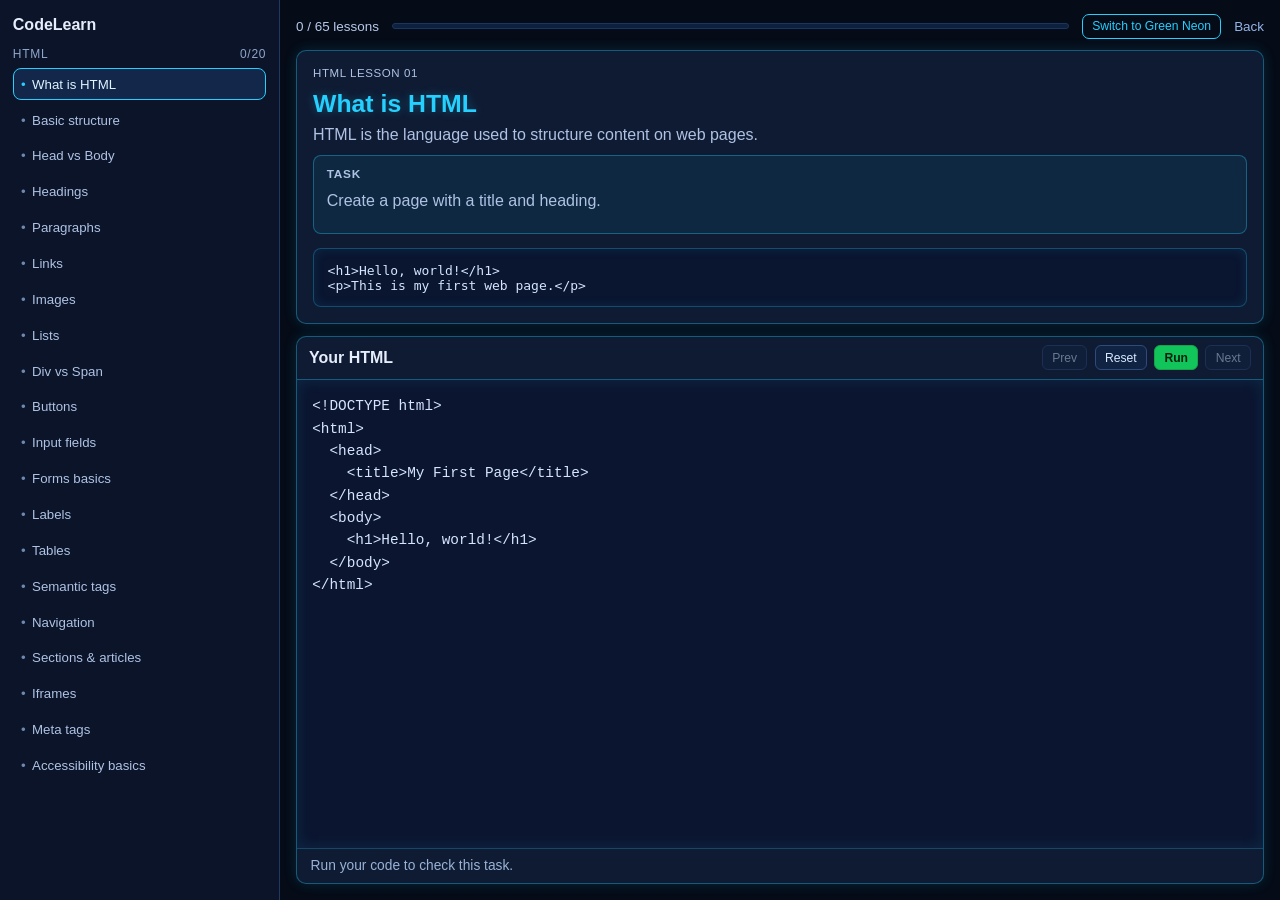
==== learning.html @ 298e2a96 "Add files via upload" ====
<!DOCTYPE html>
<html lang="en">
<head>
  <meta charset="UTF-8">
  <meta name="viewport" content="width=device-width, initial-scale=1.0">
  <title>Neon Code Academy - Start Learning</title>
  <link rel="stylesheet" href="learning.css">
  <script src="theme.js" defer></script>
  <script src="learning.js" defer></script>
</head>
<body>
  <div class="learn-layout">
    <aside class="learn-sidebar">
      <div class="logo-row">
        <h1>CodeLearn</h1>
      </div>

      <div class="module-block">
        <div class="module-head">
          <span id="track-name-label">HTML</span>
          <span id="track-progress-count">0/20</span>
        </div>
        <ul class="lesson-nav" id="track-lesson-list"></ul>
      </div>
    </aside>

    <main class="learn-main">
      <header class="top-progress">
        <span id="total-progress-text">2 / 65 lessons</span>
        <div class="progress-track"><div class="progress-fill" id="total-progress-fill"></div></div>
        <button class="theme-toggle" type="button" data-theme-toggle>Switch to Green Neon</button>
        <a href="index.html" class="back-link">Back</a>
      </header>

      <section class="lesson-panel">
        <p class="lesson-label" id="lesson-label">HTML LESSON 02</p>
        <h2 id="lesson-title">Basic structure</h2>
        <p id="lesson-description">Every page starts with <code>&lt;!DOCTYPE html&gt;</code> then <code>html</code>, <code>head</code>, <code>body</code>.</p>
        <div class="task-box">
          <p class="task-label">Task</p>
          <p id="lesson-task-text">Create a page with a title and heading.</p>
        </div>
        <pre><code id="lesson-example-code">&lt;!DOCTYPE html&gt;
&lt;html&gt;
  &lt;head&gt;&lt;title&gt;My page&lt;/title&gt;&lt;/head&gt;
  &lt;body&gt;Hello world&lt;/body&gt;
&lt;/html&gt;</code></pre>
      </section>

      <section class="editor-panel">
        <div class="editor-top">
          <div class="editor-title-wrap">
            <strong id="editor-label">Your HTML</strong>
            <div class="editor-switcher" id="editor-switcher"></div>
          </div>
          <div class="editor-actions">
            <button type="button" class="ghost-btn" id="prev-lesson-btn">Prev</button>
            <button type="button" class="ghost-btn" id="reset-code-btn">Reset</button>
            <button type="button" class="run-btn" id="run-code-btn">Run</button>
            <button type="button" class="ghost-btn" id="next-lesson-btn">Next</button>
          </div>
        </div>
        <textarea class="editor-area" id="html-editor" spellcheck="false">&lt;!DOCTYPE html&gt;
&lt;html&gt;
  &lt;head&gt;&lt;title&gt;My page&lt;/title&gt;&lt;/head&gt;
  &lt;body&gt;
    &lt;!-- your content --&gt;
  &lt;/body&gt;
&lt;/html&gt;</textarea>
        <p class="check-status" id="check-status">Run your code to check this task.</p>
      </section>
    </main>
  </div>
</body>
</html>
---- learning.css ----
:root {
  --bg: #050b17;
  --panel: #0f1b33;
  --panel-2: #0b1530;
  --line: #21395f;
  --text: #e6eefc;
  --muted: #8fa6cc;
  --accent: #25d0ff;
  --accent-rgb: 37, 208, 255;
  --btn: #2563eb;
  --btn-hover: #3b82f6;
  --run: #12c55a;
}

body.theme-green {
  --accent: #22ff88;
  --accent-rgb: 34, 255, 136;
  --btn: #16a34a;
  --btn-hover: #22c55e;
}

* {
  box-sizing: border-box;
}

html,
body {
  margin: 0;
  padding: 0;
  background: var(--bg);
  color: var(--text);
  font-family: Arial, Helvetica, sans-serif;
}

.learn-layout {
  min-height: 100vh;
  display: grid;
  grid-template-columns: 280px 1fr;
}

.learn-sidebar {
  border-right: 1px solid var(--line);
  background: #0b1428;
  padding: 0.8rem;
  height: 100vh;
  overflow-y: auto;
}

.logo-row h1 {
  margin: 0.2rem 0 0.8rem;
  font-size: 1rem;
  color: var(--text);
}

.module-block {
  margin-bottom: 1rem;
}

.module-head {
  display: flex;
  justify-content: space-between;
  color: var(--muted);
  font-size: 0.75rem;
  margin-bottom: 0.45rem;
  text-transform: uppercase;
  letter-spacing: 0.06em;
}

.lesson-nav {
  list-style: none;
  margin: 0;
  padding: 0;
}

.lesson-nav li {
  padding: 0.48rem 0.45rem;
  border-radius: 8px;
  font-size: 0.83rem;
  color: #afc2e4;
  margin-bottom: 0.22rem;
  border: 1px solid transparent;
}

.lesson-nav li.done::before,
.lesson-nav li.active::before,
.lesson-nav li::before {
  content: "•";
  margin-right: 0.4rem;
  color: #6e88b1;
}

.lesson-nav li.done::before {
  color: #2ad574;
}

.lesson-nav li.active {
  background: #122749;
  border-color: var(--accent);
  color: #dff2ff;
}

.lesson-nav li.active::before {
  color: var(--accent);
}

.lesson-nav.small li {
  color: #7f96bc;
}

.learn-main {
  padding: 0.85rem 1rem 1rem;
  display: grid;
  grid-template-rows: auto auto 1fr;
  gap: 0.7rem;
}

.top-progress {
  display: grid;
  grid-template-columns: auto 1fr auto auto;
  align-items: center;
  gap: 0.8rem;
  color: #b7caeb;
  font-size: 0.84rem;
}

.progress-track {
  height: 6px;
  background: #0d203d;
  border-radius: 999px;
  border: 1px solid #1a355f;
  overflow: hidden;
}

.progress-fill {
  width: 3.1%;
  height: 100%;
  background: linear-gradient(90deg, var(--accent), rgba(var(--accent-rgb), 0.6));
  box-shadow: 0 0 8px rgba(var(--accent-rgb), 0.7);
}

.back-link {
  text-decoration: none;
  color: #94b5e8;
}

.lesson-panel,
.editor-panel {
  background: var(--panel);
  border: 1px solid rgba(var(--accent-rgb), 0.35);
  border-radius: 10px;
  box-shadow: 0 0 14px rgba(var(--accent-rgb), 0.14);
}

.lesson-panel {
  padding: 1rem;
}

.lesson-label {
  font-size: 0.72rem;
  margin: 0;
  color: var(--accent);
  letter-spacing: 0.05em;
}

.lesson-panel h2 {
  margin: 0.3rem 0 0.5rem;
  font-size: 1.55rem;
  color: var(--accent);
  text-shadow: 0 0 10px rgba(var(--accent-rgb), 0.3);
}

.lesson-panel p {
  margin: 0 0 0.7rem;
  color: #afc2e4;
}

.task-box {
  margin: 0 0 0.9rem;
  padding: 0.7rem 0.8rem;
  border: 1px solid rgba(var(--accent-rgb), 0.35);
  border-radius: 8px;
  background: rgba(var(--accent-rgb), 0.07);
}

.task-label {
  margin: 0 0 0.25rem;
  color: var(--accent);
  font-size: 0.74rem;
  letter-spacing: 0.06em;
  text-transform: uppercase;
  font-weight: 700;
}

pre {
  margin: 0;
  overflow: auto;
  border-radius: 8px;
}

.lesson-panel pre {
  padding: 0.85rem;
  background: #0a1530;
  border: 1px solid rgba(var(--accent-rgb), 0.3);
  box-shadow: inset 0 0 12px rgba(var(--accent-rgb), 0.1);
}

.editor-panel {
  display: grid;
  grid-template-rows: auto 1fr;
  min-height: 380px;
}

.editor-top {
  display: flex;
  justify-content: space-between;
  align-items: center;
  border-bottom: 1px solid rgba(var(--accent-rgb), 0.35);
  padding: 0.55rem 0.75rem;
}

.editor-title-wrap {
  display: flex;
  align-items: center;
  gap: 0.65rem;
}

.editor-switcher {
  display: none;
  gap: 0.35rem;
}

.editor-switcher.active {
  display: flex;
}

.editor-side-btn {
  border: 1px solid rgba(var(--accent-rgb), 0.45);
  background: rgba(var(--accent-rgb), 0.08);
  color: #c6eaff;
  border-radius: 999px;
  font-size: 0.72rem;
  padding: 0.15rem 0.5rem;
  cursor: pointer;
}

.editor-side-btn.active {
  color: #04111c;
  background: var(--accent);
  box-shadow: 0 0 8px rgba(var(--accent-rgb), 0.45);
}

.editor-actions {
  display: flex;
  gap: 0.45rem;
}

.ghost-btn,
.run-btn {
  border-radius: 6px;
  border: 1px solid #2d4b7d;
  font-size: 0.76rem;
  padding: 0.28rem 0.58rem;
  color: #d7e8ff;
  background: #102342;
  cursor: pointer;
}

.run-btn {
  background: var(--run);
  border-color: #16a34a;
  color: #08210f;
  font-weight: 700;
}

.ghost-btn:hover {
  border-color: var(--accent);
}

.ghost-btn:disabled {
  opacity: 0.45;
  cursor: not-allowed;
}

.run-btn:hover {
  filter: brightness(1.04);
}

.editor-area {
  padding: 0.95rem;
  background: var(--panel-2);
  height: 100%;
  border: 0;
  resize: none;
  width: 100%;
  color: #d5e5ff;
  outline: none;
  font-family: Consolas, "Courier New", monospace;
  line-height: 1.55;
  font-size: 0.9rem;
  box-shadow: inset 0 0 15px rgba(var(--accent-rgb), 0.11);
}

.editor-area:focus {
  box-shadow: inset 0 0 15px rgba(var(--accent-rgb), 0.15), 0 0 0 1px rgba(var(--accent-rgb), 0.35);
}

.check-status {
  margin: 0;
  padding: 0.6rem 0.85rem;
  border-top: 1px solid rgba(var(--accent-rgb), 0.25);
  color: #99b2d6;
  font-size: 0.86rem;
}

.check-status.pass {
  color: #6df7af;
}

.check-status.fail {
  color: #ff9aa7;
}

code {
  color: #d5e5ff;
}

.theme-toggle {
  border: 1px solid var(--accent);
  background: transparent;
  color: var(--accent);
  border-radius: 7px;
  font-size: 0.76rem;
  padding: 0.28rem 0.58rem;
  cursor: pointer;
}

.theme-toggle:hover {
  box-shadow: 0 0 8px rgba(var(--accent-rgb), 0.4);
}

@media (max-width: 980px) {
  .learn-layout {
    grid-template-columns: 1fr;
  }

  .learn-sidebar {
    height: auto;
    border-right: 0;
    border-bottom: 1px solid var(--line);
  }
}
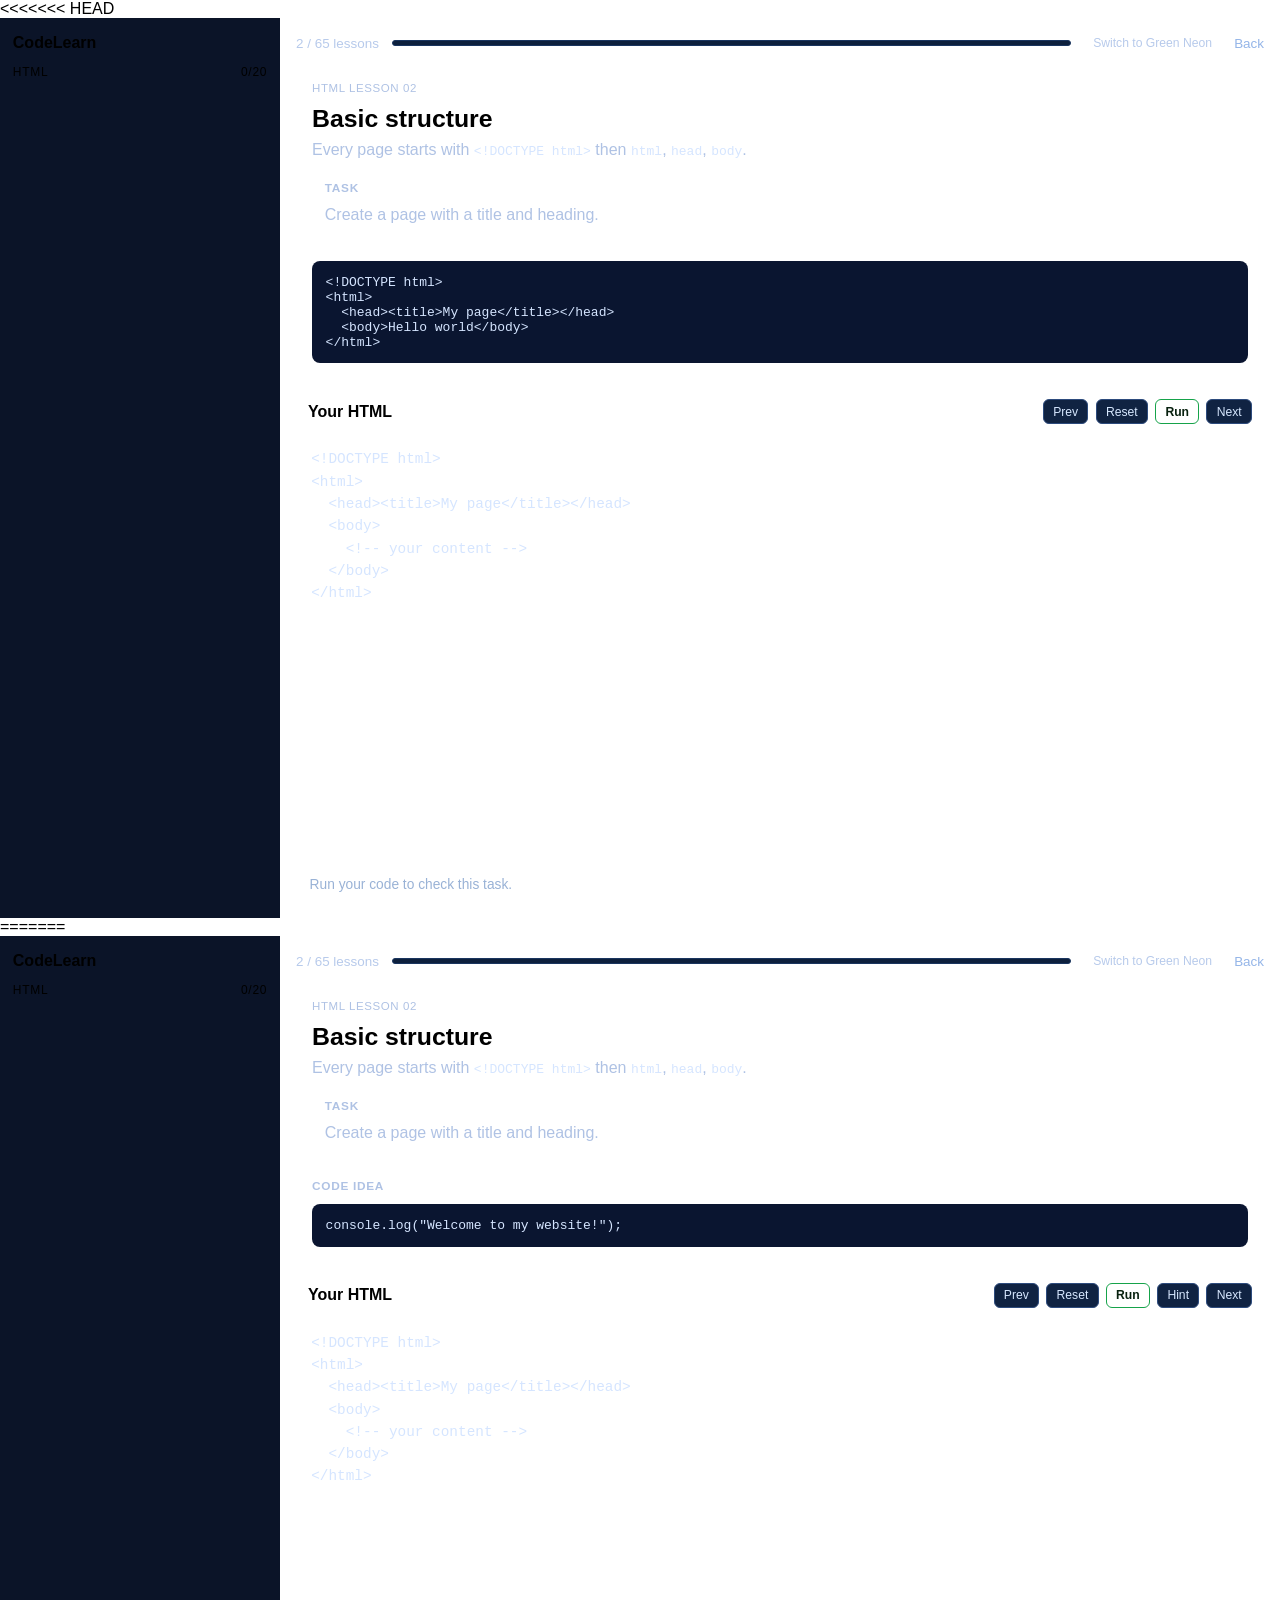
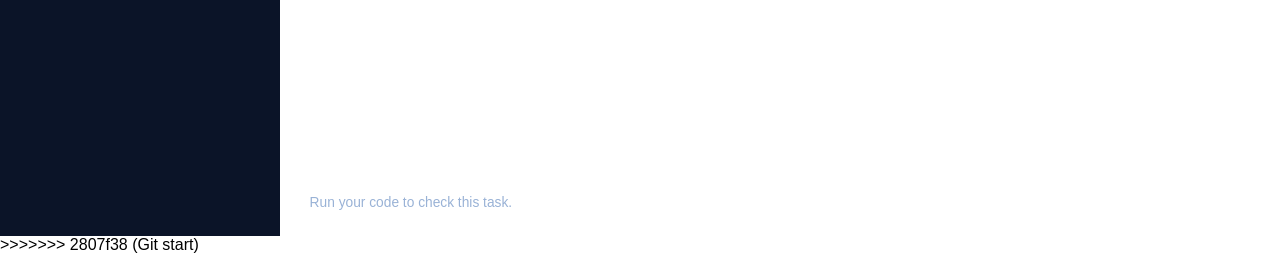
==== commit f1bb3766: "Git start" ====
--- a/learning.html
+++ b/learning.html
@@ -1,3 +1,4 @@
+<<<<<<< HEAD
 <!DOCTYPE html>
 <html lang="en">
 <head>
@@ -73,3 +74,84 @@
   </div>
 </body>
 </html>
+=======
+<!DOCTYPE html>
+<html lang="en">
+<head>
+  <meta charset="UTF-8">
+  <meta name="viewport" content="width=device-width, initial-scale=1.0">
+  <title>Neon Code Academy - Start Learning</title>
+  <link rel="stylesheet" href="learning.css">
+  <script src="theme.js" defer></script>
+  <script src="learning.js" defer></script>
+</head>
+<body>
+  <div class="learn-layout">
+    <aside class="learn-sidebar">
+      <div class="logo-row">
+        <h1>CodeLearn</h1>
+      </div>
+
+      <div class="module-block">
+        <div class="module-head">
+          <span id="track-name-label">HTML</span>
+          <span id="track-progress-count">0/20</span>
+        </div>
+        <ul class="lesson-nav" id="track-lesson-list"></ul>
+      </div>
+    </aside>
+
+    <main class="learn-main">
+      <header class="top-progress">
+        <span id="total-progress-text">2 / 65 lessons</span>
+        <div class="progress-track"><div class="progress-fill" id="total-progress-fill"></div></div>
+        <button class="theme-toggle" type="button" data-theme-toggle>Switch to Green Neon</button>
+        <a href="index.html" class="back-link">Back</a>
+      </header>
+
+      <section class="lesson-panel">
+        <p class="lesson-label" id="lesson-label">HTML LESSON 02</p>
+        <h2 id="lesson-title">Basic structure</h2>
+        <p id="lesson-description">Every page starts with <code>&lt;!DOCTYPE html&gt;</code> then <code>html</code>, <code>head</code>, <code>body</code>.</p>
+        <div class="task-box">
+          <p class="task-label">Task</p>
+          <p id="lesson-task-text">Create a page with a title and heading.</p>
+        </div>
+        <div class="lesson-example">
+          <p class="task-label">Code idea</p>
+          <pre><code id="lesson-example-code">console.log("Welcome to my website!");</code></pre>
+        </div>
+        <div class="lesson-hint hidden" id="lesson-hint-box">
+          <p class="task-label">Hint</p>
+          <pre><code id="lesson-hint-code">Click Hint if you need a clue.</code></pre>
+        </div>
+      </section>
+
+      <section class="editor-panel">
+        <div class="editor-top">
+          <div class="editor-title-wrap">
+            <strong id="editor-label">Your HTML</strong>
+            <div class="editor-switcher" id="editor-switcher"></div>
+          </div>
+          <div class="editor-actions">
+            <button type="button" class="ghost-btn" id="prev-lesson-btn">Prev</button>
+            <button type="button" class="ghost-btn" id="reset-code-btn">Reset</button>
+            <button type="button" class="run-btn" id="run-code-btn">Run</button>
+            <button type="button" class="ghost-btn" id="hint-code-btn">Hint</button>
+            <button type="button" class="ghost-btn" id="next-lesson-btn">Next</button>
+          </div>
+        </div>
+        <textarea class="editor-area" id="html-editor" spellcheck="false">&lt;!DOCTYPE html&gt;
+&lt;html&gt;
+  &lt;head&gt;&lt;title&gt;My page&lt;/title&gt;&lt;/head&gt;
+  &lt;body&gt;
+    &lt;!-- your content --&gt;
+  &lt;/body&gt;
+&lt;/html&gt;</textarea>
+        <p class="check-status" id="check-status">Run your code to check this task.</p>
+      </section>
+    </main>
+  </div>
+</body>
+</html>
+>>>>>>> 2807f38 (Git start)
--- a/learning.css
+++ b/learning.css
@@ -1,3 +1,4 @@
+<<<<<<< HEAD
 :root {
   --bg: #050b17;
   --panel: #0f1b33;
@@ -349,3 +350,365 @@
     border-bottom: 1px solid var(--line);
   }
 }
+=======
+:root {
+  --bg: #050b17;
+  --panel: #0f1b33;
+  --panel-2: #0b1530;
+  --line: #21395f;
+  --text: #e6eefc;
+  --muted: #8fa6cc;
+  --accent: #25d0ff;
+  --accent-rgb: 37, 208, 255;
+  --btn: #2563eb;
+  --btn-hover: #3b82f6;
+  --run: #12c55a;
+}
+
+body.theme-green {
+  --accent: #22ff88;
+  --accent-rgb: 34, 255, 136;
+  --btn: #16a34a;
+  --btn-hover: #22c55e;
+}
+
+* {
+  box-sizing: border-box;
+}
+
+html,
+body {
+  margin: 0;
+  padding: 0;
+  background: var(--bg);
+  color: var(--text);
+  font-family: Arial, Helvetica, sans-serif;
+}
+
+.learn-layout {
+  min-height: 100vh;
+  display: grid;
+  grid-template-columns: 280px 1fr;
+}
+
+.learn-sidebar {
+  border-right: 1px solid var(--line);
+  background: #0b1428;
+  padding: 0.8rem;
+  height: 100vh;
+  overflow-y: auto;
+}
+
+.logo-row h1 {
+  margin: 0.2rem 0 0.8rem;
+  font-size: 1rem;
+  color: var(--text);
+}
+
+.module-block {
+  margin-bottom: 1rem;
+}
+
+.module-head {
+  display: flex;
+  justify-content: space-between;
+  color: var(--muted);
+  font-size: 0.75rem;
+  margin-bottom: 0.45rem;
+  text-transform: uppercase;
+  letter-spacing: 0.06em;
+}
+
+.lesson-nav {
+  list-style: none;
+  margin: 0;
+  padding: 0;
+}
+
+.lesson-nav li {
+  padding: 0.48rem 0.45rem;
+  border-radius: 8px;
+  font-size: 0.83rem;
+  color: #afc2e4;
+  margin-bottom: 0.22rem;
+  border: 1px solid transparent;
+}
+
+.lesson-nav li.done::before,
+.lesson-nav li.active::before,
+.lesson-nav li::before {
+  content: "•";
+  margin-right: 0.4rem;
+  color: #6e88b1;
+}
+
+.lesson-nav li.done::before {
+  color: #2ad574;
+}
+
+.lesson-nav li.active {
+  background: #122749;
+  border-color: var(--accent);
+  color: #dff2ff;
+}
+
+.lesson-nav li.active::before {
+  color: var(--accent);
+}
+
+.lesson-nav.small li {
+  color: #7f96bc;
+}
+
+.learn-main {
+  padding: 0.85rem 1rem 1rem;
+  display: grid;
+  grid-template-rows: auto auto 1fr;
+  gap: 0.7rem;
+}
+
+.top-progress {
+  display: grid;
+  grid-template-columns: auto 1fr auto auto;
+  align-items: center;
+  gap: 0.8rem;
+  color: #b7caeb;
+  font-size: 0.84rem;
+}
+
+.progress-track {
+  height: 6px;
+  background: #0d203d;
+  border-radius: 999px;
+  border: 1px solid #1a355f;
+  overflow: hidden;
+}
+
+.progress-fill {
+  width: 3.1%;
+  height: 100%;
+  background: linear-gradient(90deg, var(--accent), rgba(var(--accent-rgb), 0.6));
+  box-shadow: 0 0 8px rgba(var(--accent-rgb), 0.7);
+}
+
+.back-link {
+  text-decoration: none;
+  color: #94b5e8;
+}
+
+.lesson-panel,
+.editor-panel {
+  background: var(--panel);
+  border: 1px solid rgba(var(--accent-rgb), 0.35);
+  border-radius: 10px;
+  box-shadow: 0 0 14px rgba(var(--accent-rgb), 0.14);
+}
+
+.lesson-panel {
+  padding: 1rem;
+}
+
+.lesson-label {
+  font-size: 0.72rem;
+  margin: 0;
+  color: var(--accent);
+  letter-spacing: 0.05em;
+}
+
+.lesson-panel h2 {
+  margin: 0.3rem 0 0.5rem;
+  font-size: 1.55rem;
+  color: var(--accent);
+  text-shadow: 0 0 10px rgba(var(--accent-rgb), 0.3);
+}
+
+.lesson-panel p {
+  margin: 0 0 0.7rem;
+  color: #afc2e4;
+}
+
+.task-box {
+  margin: 0 0 0.9rem;
+  padding: 0.7rem 0.8rem;
+  border: 1px solid rgba(var(--accent-rgb), 0.35);
+  border-radius: 8px;
+  background: rgba(var(--accent-rgb), 0.07);
+}
+
+.task-label {
+  margin: 0 0 0.25rem;
+  color: var(--accent);
+  font-size: 0.74rem;
+  letter-spacing: 0.06em;
+  text-transform: uppercase;
+  font-weight: 700;
+}
+
+pre {
+  margin: 0;
+  overflow: auto;
+  border-radius: 8px;
+}
+
+.lesson-panel pre {
+  padding: 0.85rem;
+  background: #0a1530;
+  border: 1px solid rgba(var(--accent-rgb), 0.3);
+  box-shadow: inset 0 0 12px rgba(var(--accent-rgb), 0.1);
+}
+
+.lesson-example,
+.lesson-hint {
+  margin-top: 0.9rem;
+}
+
+.lesson-hint.hidden {
+  display: none;
+}
+
+.editor-panel {
+  display: grid;
+  grid-template-rows: auto 1fr;
+  min-height: 380px;
+}
+
+.editor-top {
+  display: flex;
+  justify-content: space-between;
+  align-items: center;
+  border-bottom: 1px solid rgba(var(--accent-rgb), 0.35);
+  padding: 0.55rem 0.75rem;
+}
+
+.editor-title-wrap {
+  display: flex;
+  align-items: center;
+  gap: 0.65rem;
+}
+
+.editor-switcher {
+  display: none;
+  gap: 0.35rem;
+}
+
+.editor-switcher.active {
+  display: flex;
+}
+
+.editor-side-btn {
+  border: 1px solid rgba(var(--accent-rgb), 0.45);
+  background: rgba(var(--accent-rgb), 0.08);
+  color: #c6eaff;
+  border-radius: 999px;
+  font-size: 0.72rem;
+  padding: 0.15rem 0.5rem;
+  cursor: pointer;
+}
+
+.editor-side-btn.active {
+  color: #04111c;
+  background: var(--accent);
+  box-shadow: 0 0 8px rgba(var(--accent-rgb), 0.45);
+}
+
+.editor-actions {
+  display: flex;
+  gap: 0.45rem;
+}
+
+.ghost-btn,
+.run-btn {
+  border-radius: 6px;
+  border: 1px solid #2d4b7d;
+  font-size: 0.76rem;
+  padding: 0.28rem 0.58rem;
+  color: #d7e8ff;
+  background: #102342;
+  cursor: pointer;
+}
+
+.run-btn {
+  background: var(--run);
+  border-color: #16a34a;
+  color: #08210f;
+  font-weight: 700;
+}
+
+.ghost-btn:hover {
+  border-color: var(--accent);
+}
+
+.ghost-btn:disabled {
+  opacity: 0.45;
+  cursor: not-allowed;
+}
+
+.run-btn:hover {
+  filter: brightness(1.04);
+}
+
+.editor-area {
+  padding: 0.95rem;
+  background: var(--panel-2);
+  height: 100%;
+  border: 0;
+  resize: none;
+  width: 100%;
+  color: #d5e5ff;
+  outline: none;
+  font-family: Consolas, "Courier New", monospace;
+  line-height: 1.55;
+  font-size: 0.9rem;
+  box-shadow: inset 0 0 15px rgba(var(--accent-rgb), 0.11);
+}
+
+.editor-area:focus {
+  box-shadow: inset 0 0 15px rgba(var(--accent-rgb), 0.15), 0 0 0 1px rgba(var(--accent-rgb), 0.35);
+}
+
+.check-status {
+  margin: 0;
+  padding: 0.6rem 0.85rem;
+  border-top: 1px solid rgba(var(--accent-rgb), 0.25);
+  color: #99b2d6;
+  font-size: 0.86rem;
+}
+
+.check-status.pass {
+  color: #6df7af;
+}
+
+.check-status.fail {
+  color: #ff9aa7;
+}
+
+code {
+  color: #d5e5ff;
+}
+
+.theme-toggle {
+  border: 1px solid var(--accent);
+  background: transparent;
+  color: var(--accent);
+  border-radius: 7px;
+  font-size: 0.76rem;
+  padding: 0.28rem 0.58rem;
+  cursor: pointer;
+}
+
+.theme-toggle:hover {
+  box-shadow: 0 0 8px rgba(var(--accent-rgb), 0.4);
+}
+
+@media (max-width: 980px) {
+  .learn-layout {
+    grid-template-columns: 1fr;
+  }
+
+  .learn-sidebar {
+    height: auto;
+    border-right: 0;
+    border-bottom: 1px solid var(--line);
+  }
+}
+>>>>>>> 2807f38 (Git start)
--- a/learning.css
+++ b/learning.css
@@ -1,3 +1,4 @@
+<<<<<<< HEAD
 :root {
   --bg: #050b17;
   --panel: #0f1b33;
@@ -349,3 +350,365 @@
     border-bottom: 1px solid var(--line);
   }
 }
+=======
+:root {
+  --bg: #050b17;
+  --panel: #0f1b33;
+  --panel-2: #0b1530;
+  --line: #21395f;
+  --text: #e6eefc;
+  --muted: #8fa6cc;
+  --accent: #25d0ff;
+  --accent-rgb: 37, 208, 255;
+  --btn: #2563eb;
+  --btn-hover: #3b82f6;
+  --run: #12c55a;
+}
+
+body.theme-green {
+  --accent: #22ff88;
+  --accent-rgb: 34, 255, 136;
+  --btn: #16a34a;
+  --btn-hover: #22c55e;
+}
+
+* {
+  box-sizing: border-box;
+}
+
+html,
+body {
+  margin: 0;
+  padding: 0;
+  background: var(--bg);
+  color: var(--text);
+  font-family: Arial, Helvetica, sans-serif;
+}
+
+.learn-layout {
+  min-height: 100vh;
+  display: grid;
+  grid-template-columns: 280px 1fr;
+}
+
+.learn-sidebar {
+  border-right: 1px solid var(--line);
+  background: #0b1428;
+  padding: 0.8rem;
+  height: 100vh;
+  overflow-y: auto;
+}
+
+.logo-row h1 {
+  margin: 0.2rem 0 0.8rem;
+  font-size: 1rem;
+  color: var(--text);
+}
+
+.module-block {
+  margin-bottom: 1rem;
+}
+
+.module-head {
+  display: flex;
+  justify-content: space-between;
+  color: var(--muted);
+  font-size: 0.75rem;
+  margin-bottom: 0.45rem;
+  text-transform: uppercase;
+  letter-spacing: 0.06em;
+}
+
+.lesson-nav {
+  list-style: none;
+  margin: 0;
+  padding: 0;
+}
+
+.lesson-nav li {
+  padding: 0.48rem 0.45rem;
+  border-radius: 8px;
+  font-size: 0.83rem;
+  color: #afc2e4;
+  margin-bottom: 0.22rem;
+  border: 1px solid transparent;
+}
+
+.lesson-nav li.done::before,
+.lesson-nav li.active::before,
+.lesson-nav li::before {
+  content: "•";
+  margin-right: 0.4rem;
+  color: #6e88b1;
+}
+
+.lesson-nav li.done::before {
+  color: #2ad574;
+}
+
+.lesson-nav li.active {
+  background: #122749;
+  border-color: var(--accent);
+  color: #dff2ff;
+}
+
+.lesson-nav li.active::before {
+  color: var(--accent);
+}
+
+.lesson-nav.small li {
+  color: #7f96bc;
+}
+
+.learn-main {
+  padding: 0.85rem 1rem 1rem;
+  display: grid;
+  grid-template-rows: auto auto 1fr;
+  gap: 0.7rem;
+}
+
+.top-progress {
+  display: grid;
+  grid-template-columns: auto 1fr auto auto;
+  align-items: center;
+  gap: 0.8rem;
+  color: #b7caeb;
+  font-size: 0.84rem;
+}
+
+.progress-track {
+  height: 6px;
+  background: #0d203d;
+  border-radius: 999px;
+  border: 1px solid #1a355f;
+  overflow: hidden;
+}
+
+.progress-fill {
+  width: 3.1%;
+  height: 100%;
+  background: linear-gradient(90deg, var(--accent), rgba(var(--accent-rgb), 0.6));
+  box-shadow: 0 0 8px rgba(var(--accent-rgb), 0.7);
+}
+
+.back-link {
+  text-decoration: none;
+  color: #94b5e8;
+}
+
+.lesson-panel,
+.editor-panel {
+  background: var(--panel);
+  border: 1px solid rgba(var(--accent-rgb), 0.35);
+  border-radius: 10px;
+  box-shadow: 0 0 14px rgba(var(--accent-rgb), 0.14);
+}
+
+.lesson-panel {
+  padding: 1rem;
+}
+
+.lesson-label {
+  font-size: 0.72rem;
+  margin: 0;
+  color: var(--accent);
+  letter-spacing: 0.05em;
+}
+
+.lesson-panel h2 {
+  margin: 0.3rem 0 0.5rem;
+  font-size: 1.55rem;
+  color: var(--accent);
+  text-shadow: 0 0 10px rgba(var(--accent-rgb), 0.3);
+}
+
+.lesson-panel p {
+  margin: 0 0 0.7rem;
+  color: #afc2e4;
+}
+
+.task-box {
+  margin: 0 0 0.9rem;
+  padding: 0.7rem 0.8rem;
+  border: 1px solid rgba(var(--accent-rgb), 0.35);
+  border-radius: 8px;
+  background: rgba(var(--accent-rgb), 0.07);
+}
+
+.task-label {
+  margin: 0 0 0.25rem;
+  color: var(--accent);
+  font-size: 0.74rem;
+  letter-spacing: 0.06em;
+  text-transform: uppercase;
+  font-weight: 700;
+}
+
+pre {
+  margin: 0;
+  overflow: auto;
+  border-radius: 8px;
+}
+
+.lesson-panel pre {
+  padding: 0.85rem;
+  background: #0a1530;
+  border: 1px solid rgba(var(--accent-rgb), 0.3);
+  box-shadow: inset 0 0 12px rgba(var(--accent-rgb), 0.1);
+}
+
+.lesson-example,
+.lesson-hint {
+  margin-top: 0.9rem;
+}
+
+.lesson-hint.hidden {
+  display: none;
+}
+
+.editor-panel {
+  display: grid;
+  grid-template-rows: auto 1fr;
+  min-height: 380px;
+}
+
+.editor-top {
+  display: flex;
+  justify-content: space-between;
+  align-items: center;
+  border-bottom: 1px solid rgba(var(--accent-rgb), 0.35);
+  padding: 0.55rem 0.75rem;
+}
+
+.editor-title-wrap {
+  display: flex;
+  align-items: center;
+  gap: 0.65rem;
+}
+
+.editor-switcher {
+  display: none;
+  gap: 0.35rem;
+}
+
+.editor-switcher.active {
+  display: flex;
+}
+
+.editor-side-btn {
+  border: 1px solid rgba(var(--accent-rgb), 0.45);
+  background: rgba(var(--accent-rgb), 0.08);
+  color: #c6eaff;
+  border-radius: 999px;
+  font-size: 0.72rem;
+  padding: 0.15rem 0.5rem;
+  cursor: pointer;
+}
+
+.editor-side-btn.active {
+  color: #04111c;
+  background: var(--accent);
+  box-shadow: 0 0 8px rgba(var(--accent-rgb), 0.45);
+}
+
+.editor-actions {
+  display: flex;
+  gap: 0.45rem;
+}
+
+.ghost-btn,
+.run-btn {
+  border-radius: 6px;
+  border: 1px solid #2d4b7d;
+  font-size: 0.76rem;
+  padding: 0.28rem 0.58rem;
+  color: #d7e8ff;
+  background: #102342;
+  cursor: pointer;
+}
+
+.run-btn {
+  background: var(--run);
+  border-color: #16a34a;
+  color: #08210f;
+  font-weight: 700;
+}
+
+.ghost-btn:hover {
+  border-color: var(--accent);
+}
+
+.ghost-btn:disabled {
+  opacity: 0.45;
+  cursor: not-allowed;
+}
+
+.run-btn:hover {
+  filter: brightness(1.04);
+}
+
+.editor-area {
+  padding: 0.95rem;
+  background: var(--panel-2);
+  height: 100%;
+  border: 0;
+  resize: none;
+  width: 100%;
+  color: #d5e5ff;
+  outline: none;
+  font-family: Consolas, "Courier New", monospace;
+  line-height: 1.55;
+  font-size: 0.9rem;
+  box-shadow: inset 0 0 15px rgba(var(--accent-rgb), 0.11);
+}
+
+.editor-area:focus {
+  box-shadow: inset 0 0 15px rgba(var(--accent-rgb), 0.15), 0 0 0 1px rgba(var(--accent-rgb), 0.35);
+}
+
+.check-status {
+  margin: 0;
+  padding: 0.6rem 0.85rem;
+  border-top: 1px solid rgba(var(--accent-rgb), 0.25);
+  color: #99b2d6;
+  font-size: 0.86rem;
+}
+
+.check-status.pass {
+  color: #6df7af;
+}
+
+.check-status.fail {
+  color: #ff9aa7;
+}
+
+code {
+  color: #d5e5ff;
+}
+
+.theme-toggle {
+  border: 1px solid var(--accent);
+  background: transparent;
+  color: var(--accent);
+  border-radius: 7px;
+  font-size: 0.76rem;
+  padding: 0.28rem 0.58rem;
+  cursor: pointer;
+}
+
+.theme-toggle:hover {
+  box-shadow: 0 0 8px rgba(var(--accent-rgb), 0.4);
+}
+
+@media (max-width: 980px) {
+  .learn-layout {
+    grid-template-columns: 1fr;
+  }
+
+  .learn-sidebar {
+    height: auto;
+    border-right: 0;
+    border-bottom: 1px solid var(--line);
+  }
+}
+>>>>>>> 2807f38 (Git start)
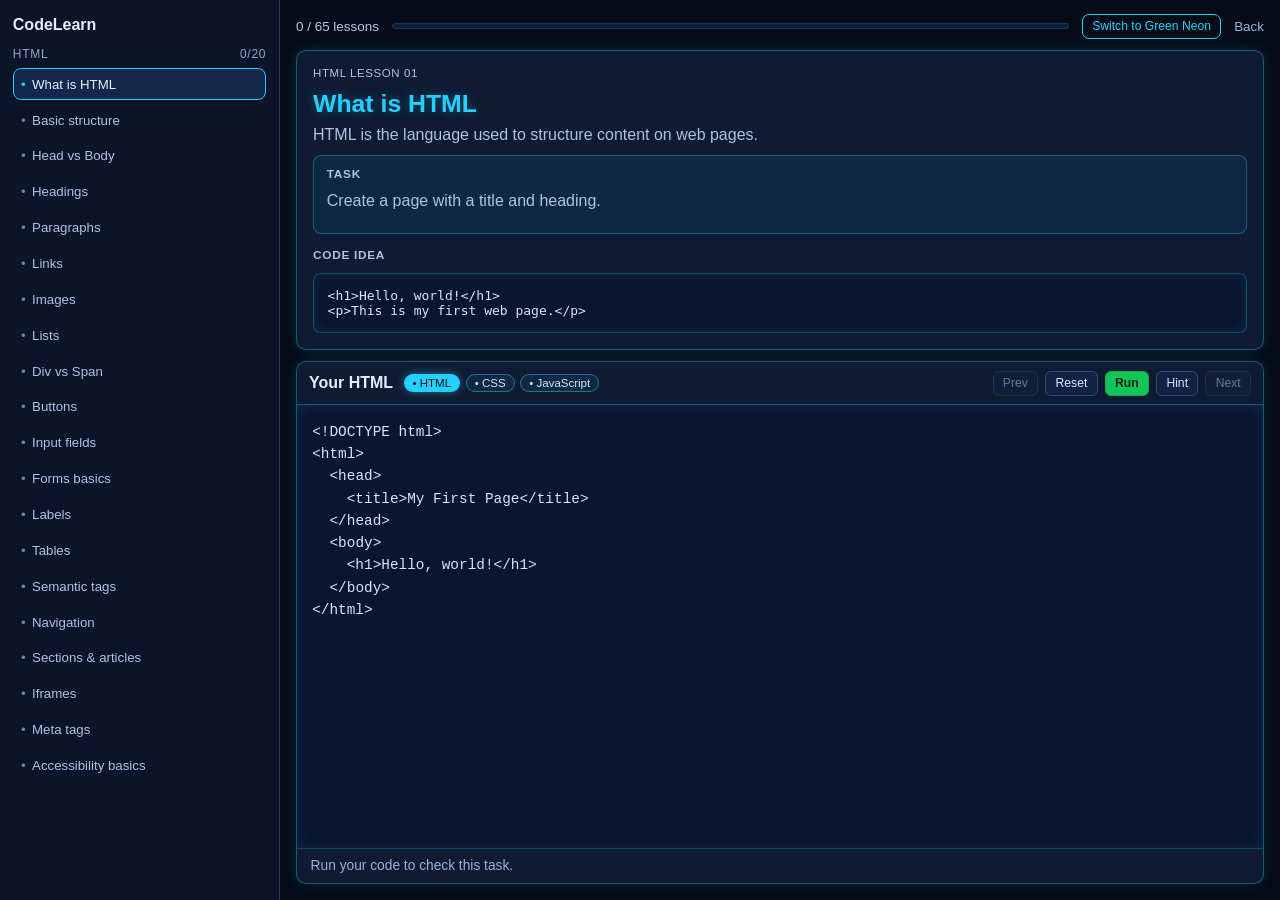
==== commit 2807f385: "Git start" ====
--- a/learning.html
+++ b/learning.html
@@ -1,80 +1,3 @@
-<<<<<<< HEAD
-<!DOCTYPE html>
-<html lang="en">
-<head>
-  <meta charset="UTF-8">
-  <meta name="viewport" content="width=device-width, initial-scale=1.0">
-  <title>Neon Code Academy - Start Learning</title>
-  <link rel="stylesheet" href="learning.css">
-  <script src="theme.js" defer></script>
-  <script src="learning.js" defer></script>
-</head>
-<body>
-  <div class="learn-layout">
-    <aside class="learn-sidebar">
-      <div class="logo-row">
-        <h1>CodeLearn</h1>
-      </div>
-
-      <div class="module-block">
-        <div class="module-head">
-          <span id="track-name-label">HTML</span>
-          <span id="track-progress-count">0/20</span>
-        </div>
-        <ul class="lesson-nav" id="track-lesson-list"></ul>
-      </div>
-    </aside>
-
-    <main class="learn-main">
-      <header class="top-progress">
-        <span id="total-progress-text">2 / 65 lessons</span>
-        <div class="progress-track"><div class="progress-fill" id="total-progress-fill"></div></div>
-        <button class="theme-toggle" type="button" data-theme-toggle>Switch to Green Neon</button>
-        <a href="index.html" class="back-link">Back</a>
-      </header>
-
-      <section class="lesson-panel">
-        <p class="lesson-label" id="lesson-label">HTML LESSON 02</p>
-        <h2 id="lesson-title">Basic structure</h2>
-        <p id="lesson-description">Every page starts with <code>&lt;!DOCTYPE html&gt;</code> then <code>html</code>, <code>head</code>, <code>body</code>.</p>
-        <div class="task-box">
-          <p class="task-label">Task</p>
-          <p id="lesson-task-text">Create a page with a title and heading.</p>
-        </div>
-        <pre><code id="lesson-example-code">&lt;!DOCTYPE html&gt;
-&lt;html&gt;
-  &lt;head&gt;&lt;title&gt;My page&lt;/title&gt;&lt;/head&gt;
-  &lt;body&gt;Hello world&lt;/body&gt;
-&lt;/html&gt;</code></pre>
-      </section>
-
-      <section class="editor-panel">
-        <div class="editor-top">
-          <div class="editor-title-wrap">
-            <strong id="editor-label">Your HTML</strong>
-            <div class="editor-switcher" id="editor-switcher"></div>
-          </div>
-          <div class="editor-actions">
-            <button type="button" class="ghost-btn" id="prev-lesson-btn">Prev</button>
-            <button type="button" class="ghost-btn" id="reset-code-btn">Reset</button>
-            <button type="button" class="run-btn" id="run-code-btn">Run</button>
-            <button type="button" class="ghost-btn" id="next-lesson-btn">Next</button>
-          </div>
-        </div>
-        <textarea class="editor-area" id="html-editor" spellcheck="false">&lt;!DOCTYPE html&gt;
-&lt;html&gt;
-  &lt;head&gt;&lt;title&gt;My page&lt;/title&gt;&lt;/head&gt;
-  &lt;body&gt;
-    &lt;!-- your content --&gt;
-  &lt;/body&gt;
-&lt;/html&gt;</textarea>
-        <p class="check-status" id="check-status">Run your code to check this task.</p>
-      </section>
-    </main>
-  </div>
-</body>
-</html>
-=======
 <!DOCTYPE html>
 <html lang="en">
 <head>
@@ -154,4 +77,3 @@
   </div>
 </body>
 </html>
->>>>>>> 2807f38 (Git start)
--- a/learning.css
+++ b/learning.css
@@ -1,356 +1,3 @@
-<<<<<<< HEAD
-:root {
-  --bg: #050b17;
-  --panel: #0f1b33;
-  --panel-2: #0b1530;
-  --line: #21395f;
-  --text: #e6eefc;
-  --muted: #8fa6cc;
-  --accent: #25d0ff;
-  --accent-rgb: 37, 208, 255;
-  --btn: #2563eb;
-  --btn-hover: #3b82f6;
-  --run: #12c55a;
-}
-
-body.theme-green {
-  --accent: #22ff88;
-  --accent-rgb: 34, 255, 136;
-  --btn: #16a34a;
-  --btn-hover: #22c55e;
-}
-
-* {
-  box-sizing: border-box;
-}
-
-html,
-body {
-  margin: 0;
-  padding: 0;
-  background: var(--bg);
-  color: var(--text);
-  font-family: Arial, Helvetica, sans-serif;
-}
-
-.learn-layout {
-  min-height: 100vh;
-  display: grid;
-  grid-template-columns: 280px 1fr;
-}
-
-.learn-sidebar {
-  border-right: 1px solid var(--line);
-  background: #0b1428;
-  padding: 0.8rem;
-  height: 100vh;
-  overflow-y: auto;
-}
-
-.logo-row h1 {
-  margin: 0.2rem 0 0.8rem;
-  font-size: 1rem;
-  color: var(--text);
-}
-
-.module-block {
-  margin-bottom: 1rem;
-}
-
-.module-head {
-  display: flex;
-  justify-content: space-between;
-  color: var(--muted);
-  font-size: 0.75rem;
-  margin-bottom: 0.45rem;
-  text-transform: uppercase;
-  letter-spacing: 0.06em;
-}
-
-.lesson-nav {
-  list-style: none;
-  margin: 0;
-  padding: 0;
-}
-
-.lesson-nav li {
-  padding: 0.48rem 0.45rem;
-  border-radius: 8px;
-  font-size: 0.83rem;
-  color: #afc2e4;
-  margin-bottom: 0.22rem;
-  border: 1px solid transparent;
-}
-
-.lesson-nav li.done::before,
-.lesson-nav li.active::before,
-.lesson-nav li::before {
-  content: "•";
-  margin-right: 0.4rem;
-  color: #6e88b1;
-}
-
-.lesson-nav li.done::before {
-  color: #2ad574;
-}
-
-.lesson-nav li.active {
-  background: #122749;
-  border-color: var(--accent);
-  color: #dff2ff;
-}
-
-.lesson-nav li.active::before {
-  color: var(--accent);
-}
-
-.lesson-nav.small li {
-  color: #7f96bc;
-}
-
-.learn-main {
-  padding: 0.85rem 1rem 1rem;
-  display: grid;
-  grid-template-rows: auto auto 1fr;
-  gap: 0.7rem;
-}
-
-.top-progress {
-  display: grid;
-  grid-template-columns: auto 1fr auto auto;
-  align-items: center;
-  gap: 0.8rem;
-  color: #b7caeb;
-  font-size: 0.84rem;
-}
-
-.progress-track {
-  height: 6px;
-  background: #0d203d;
-  border-radius: 999px;
-  border: 1px solid #1a355f;
-  overflow: hidden;
-}
-
-.progress-fill {
-  width: 3.1%;
-  height: 100%;
-  background: linear-gradient(90deg, var(--accent), rgba(var(--accent-rgb), 0.6));
-  box-shadow: 0 0 8px rgba(var(--accent-rgb), 0.7);
-}
-
-.back-link {
-  text-decoration: none;
-  color: #94b5e8;
-}
-
-.lesson-panel,
-.editor-panel {
-  background: var(--panel);
-  border: 1px solid rgba(var(--accent-rgb), 0.35);
-  border-radius: 10px;
-  box-shadow: 0 0 14px rgba(var(--accent-rgb), 0.14);
-}
-
-.lesson-panel {
-  padding: 1rem;
-}
-
-.lesson-label {
-  font-size: 0.72rem;
-  margin: 0;
-  color: var(--accent);
-  letter-spacing: 0.05em;
-}
-
-.lesson-panel h2 {
-  margin: 0.3rem 0 0.5rem;
-  font-size: 1.55rem;
-  color: var(--accent);
-  text-shadow: 0 0 10px rgba(var(--accent-rgb), 0.3);
-}
-
-.lesson-panel p {
-  margin: 0 0 0.7rem;
-  color: #afc2e4;
-}
-
-.task-box {
-  margin: 0 0 0.9rem;
-  padding: 0.7rem 0.8rem;
-  border: 1px solid rgba(var(--accent-rgb), 0.35);
-  border-radius: 8px;
-  background: rgba(var(--accent-rgb), 0.07);
-}
-
-.task-label {
-  margin: 0 0 0.25rem;
-  color: var(--accent);
-  font-size: 0.74rem;
-  letter-spacing: 0.06em;
-  text-transform: uppercase;
-  font-weight: 700;
-}
-
-pre {
-  margin: 0;
-  overflow: auto;
-  border-radius: 8px;
-}
-
-.lesson-panel pre {
-  padding: 0.85rem;
-  background: #0a1530;
-  border: 1px solid rgba(var(--accent-rgb), 0.3);
-  box-shadow: inset 0 0 12px rgba(var(--accent-rgb), 0.1);
-}
-
-.editor-panel {
-  display: grid;
-  grid-template-rows: auto 1fr;
-  min-height: 380px;
-}
-
-.editor-top {
-  display: flex;
-  justify-content: space-between;
-  align-items: center;
-  border-bottom: 1px solid rgba(var(--accent-rgb), 0.35);
-  padding: 0.55rem 0.75rem;
-}
-
-.editor-title-wrap {
-  display: flex;
-  align-items: center;
-  gap: 0.65rem;
-}
-
-.editor-switcher {
-  display: none;
-  gap: 0.35rem;
-}
-
-.editor-switcher.active {
-  display: flex;
-}
-
-.editor-side-btn {
-  border: 1px solid rgba(var(--accent-rgb), 0.45);
-  background: rgba(var(--accent-rgb), 0.08);
-  color: #c6eaff;
-  border-radius: 999px;
-  font-size: 0.72rem;
-  padding: 0.15rem 0.5rem;
-  cursor: pointer;
-}
-
-.editor-side-btn.active {
-  color: #04111c;
-  background: var(--accent);
-  box-shadow: 0 0 8px rgba(var(--accent-rgb), 0.45);
-}
-
-.editor-actions {
-  display: flex;
-  gap: 0.45rem;
-}
-
-.ghost-btn,
-.run-btn {
-  border-radius: 6px;
-  border: 1px solid #2d4b7d;
-  font-size: 0.76rem;
-  padding: 0.28rem 0.58rem;
-  color: #d7e8ff;
-  background: #102342;
-  cursor: pointer;
-}
-
-.run-btn {
-  background: var(--run);
-  border-color: #16a34a;
-  color: #08210f;
-  font-weight: 700;
-}
-
-.ghost-btn:hover {
-  border-color: var(--accent);
-}
-
-.ghost-btn:disabled {
-  opacity: 0.45;
-  cursor: not-allowed;
-}
-
-.run-btn:hover {
-  filter: brightness(1.04);
-}
-
-.editor-area {
-  padding: 0.95rem;
-  background: var(--panel-2);
-  height: 100%;
-  border: 0;
-  resize: none;
-  width: 100%;
-  color: #d5e5ff;
-  outline: none;
-  font-family: Consolas, "Courier New", monospace;
-  line-height: 1.55;
-  font-size: 0.9rem;
-  box-shadow: inset 0 0 15px rgba(var(--accent-rgb), 0.11);
-}
-
-.editor-area:focus {
-  box-shadow: inset 0 0 15px rgba(var(--accent-rgb), 0.15), 0 0 0 1px rgba(var(--accent-rgb), 0.35);
-}
-
-.check-status {
-  margin: 0;
-  padding: 0.6rem 0.85rem;
-  border-top: 1px solid rgba(var(--accent-rgb), 0.25);
-  color: #99b2d6;
-  font-size: 0.86rem;
-}
-
-.check-status.pass {
-  color: #6df7af;
-}
-
-.check-status.fail {
-  color: #ff9aa7;
-}
-
-code {
-  color: #d5e5ff;
-}
-
-.theme-toggle {
-  border: 1px solid var(--accent);
-  background: transparent;
-  color: var(--accent);
-  border-radius: 7px;
-  font-size: 0.76rem;
-  padding: 0.28rem 0.58rem;
-  cursor: pointer;
-}
-
-.theme-toggle:hover {
-  box-shadow: 0 0 8px rgba(var(--accent-rgb), 0.4);
-}
-
-@media (max-width: 980px) {
-  .learn-layout {
-    grid-template-columns: 1fr;
-  }
-
-  .learn-sidebar {
-    height: auto;
-    border-right: 0;
-    border-bottom: 1px solid var(--line);
-  }
-}
-=======
 :root {
   --bg: #050b17;
   --panel: #0f1b33;
@@ -711,4 +358,3 @@
     border-bottom: 1px solid var(--line);
   }
 }
->>>>>>> 2807f38 (Git start)
